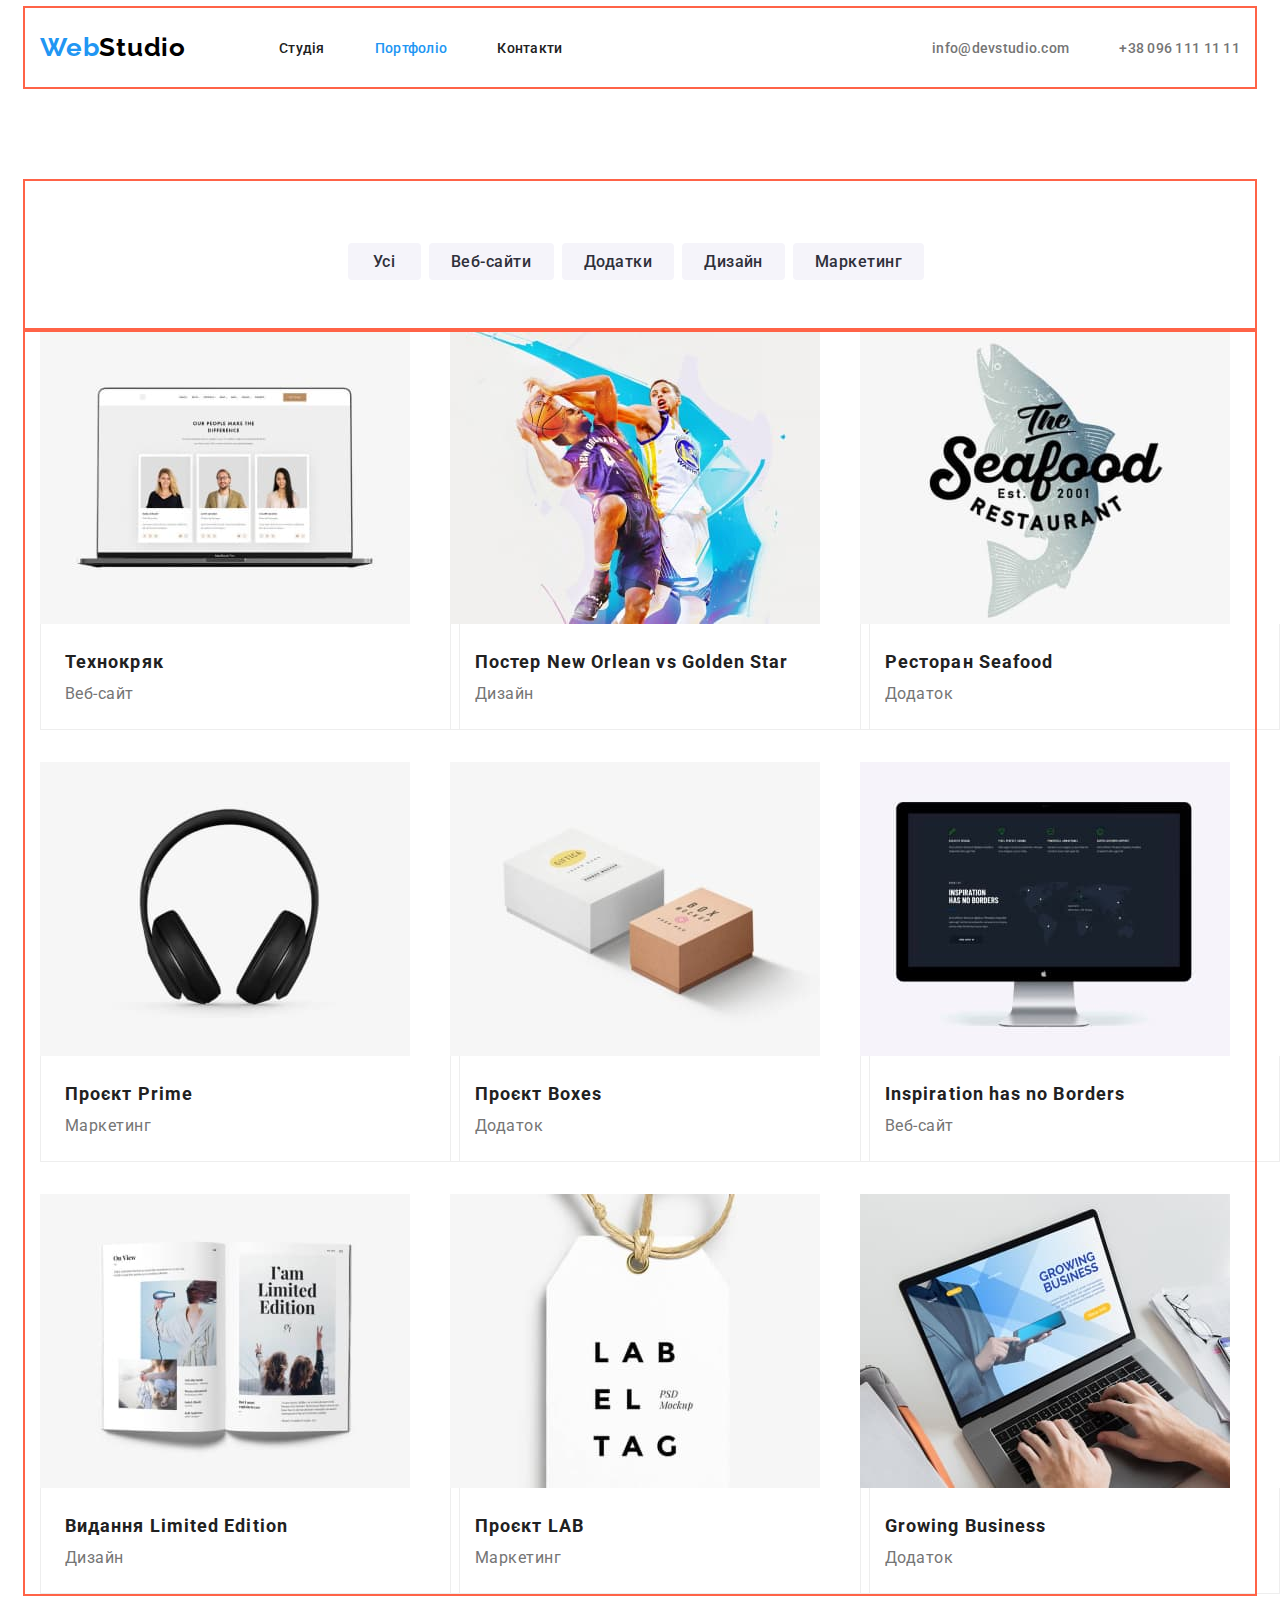
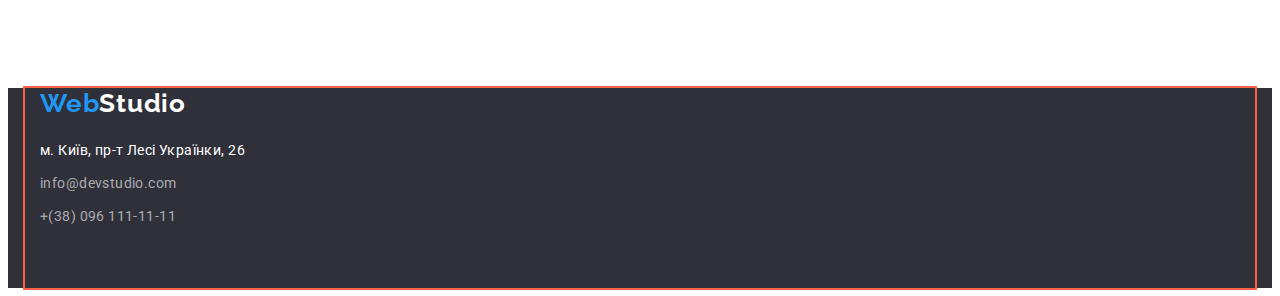
==== portfolio.html @ 5bc6b777 "Start" ====
<!DOCTYPE html>
<html lang="uk">
<head>
    <meta charset="UTF-8">
    <meta http-equiv="X-UA-Compatible" content="IE=edge">
    <meta name="viewport" content="width=device-width, initial-scale=1.0">
    <title>Домашнє завдання1 </title>
    <link href="https://fonts.googleapis.com/css2?family=Raleway:wght@700&family=Roboto:wght@400;500;700;900&display=swap" rel="stylesheet"/>
    <link rel="stylesheet" href="https://cdnjs.cloudflare.com/ajax/libs/modern-normalize/1.1.0/modern-normalize.min.css" 
    integrity="sha512-wpPYUAdjBVSE4KJnH1VR1HeZfpl1ub8YT/NKx4PuQ5NmX2tKuGu6U/JRp5y+Y8XG2tV+wKQpNHVUX03MfMFn9Q==" 
    crossorigin="anonymous" referrerpolicy="no-referrer"/>
    <link rel="stylesheet" href="css/styles.css"/>
</head>
<body>
    <header class="page-header section">
        <nav class="container site-contacts">
                <a href="" class="logo underline">Web<span class="black underline">Studio</span></a> 
                <ul class="site-nav list">
                    <li class="nav-item"><a href="./index.html" class="link underline">Студія</a></li>
                    <li class="nav-item"><a href="./portfolio.html" class="link current underline">Портфоліо</a></li>
                    <li class="nav-item"><a href="" class="link underline">Контакти</a></li>
                </ul>
                <ul class="contacts-nav list">
                    <li class="aside"><a href="" class="link underline">info@devstudio.com</a></li>
                    <li class="aside"><a href="" class="link underline">+38 096 111 11 11</a></li>
                </ul> 
        </nav>
    </header>
    <main>
        <section class="section-navigation section">
            <div class="container">
                <h1 class="hidden">Портфоліо</h1>
                <ul class="navigation list">
                    <li class="container-btn"><button type="button" class="button portfolio all">Усі</button></li>
                    <li class="container-btn"><button type="button" class="button portfolio web">Веб-сайти</button></li>
                    <li class="container-btn"><button type="button" class="button portfolio appendices">Додатки</button></li>
                    <li class="container-btn"><button type="button" class="button portfolio design">Дизайн</button></li>
                    <li class="container-btn"><button type="button" class="button portfolio marketing">Маркетинг</button></li>
                </ul> 
            </div>
                <div class="container benefits">
                    <ul class="navigation-images list">
                        <li class="container-images">
                            <a href="" class="underline"> 
                                <img src="./images/techno.jpg" alt="Технокряк" width="370" height="294">
                                <div class="container-title"> 
                                    <h2 class="navigation-title">Технокряк</h2>
                                    <p class="title">Веб-сайт</p>
                                    <!-- <p class="navigation-text">Ресурс пропонує комплексні пропозиції з різним рівнем функціоналу та сервісів. 
                                        Все це дозволить відвідувачу отримати вичерпні відомості про компанію чи приватну особу.
                                    </p> -->
                                </div>
                            </a> 
                        </li>
                        <li class="container-images">
                            <a href="" class="underline">
                                <img src="./images/neworlean.jpg" alt="Постер New Orlean vs Golden Star" width="370" height="294">
                                <div class="container-title"> 
                                    <h2 class="navigation-title">Постер New Orlean vs Golden Star</h2>
                                    <p class="title">Дизайн</p>
                                    <!-- <p class="navigation-text">Ресурс пропонує комплексні пропозиції з різним рівнем функціоналу та сервісів. 
                                        Все це дозволить відвідувачу отримати вичерпні відомості про компанію чи приватну особу.
                                    </p> -->
                                </div>
                            </a>   
                        </li>
                        <li class="container-images">
                            <a href="" class="underline">
                                <img src="./images/seafood.jpg" alt="Ресторан Seafood" width="370" height="294">
                                <div class="container-title"> 
                                    <h2 class="navigation-title">Ресторан Seafood</h2>
                                    <p class="title">Додаток</p>
                                    <!-- <p class="navigation-text">Ресурс пропонує комплексні пропозиції з різним рівнем функціоналу та сервісів. 
                                        Все це дозволить відвідувачу отримати вичерпні відомості про компанію чи приватну особу.
                                    </p> -->
                                </div>
                            </a>
                        </li>
                        <li class="container-images">
                            <a href="" class="underline">
                                <img src="./images/prime.jpg" alt="Проєкт Prime" width="370" height="294">
                                <div class="container-title"> 
                                    <h2 class="navigation-title">Проєкт Prime</h2>
                                    <p class="title">Маркетинг</p>
                                    <!-- <p class="navigation-text">Ресурс пропонує комплексні пропозиції з різним рівнем функціоналу та сервісів. 
                                        Все це дозволить відвідувачу отримати вичерпні відомості про компанію чи приватну особу.
                                    </p> -->
                                </div>
                            </a>
                        </li>
                        <li class="container-images">
                            <a href="" class="underline">
                                <img src="./images/вoxes.jpg" alt="Проєкт Boxes" width="370" height="294">
                                <div class="container-title"> 
                                    <h2 class="navigation-title">Проєкт Boxes</h2>
                                    <p class="title">Додаток</p>
                                    <!-- <p class="navigation-text">Ресурс пропонує комплексні пропозиції з різним рівнем функціоналу та сервісів. 
                                        Все це дозволить відвідувачу отримати вичерпні відомості про компанію чи приватну особу.
                                    </p> -->
                                    </div>
                                </a>
                        </li>
                        <li class="container-images">
                            <a href="" class="underline">
                                <img src="./images/inspiration.jpg" alt="Inspiration has no Borders" width="370" height="294">
                                <div class="container-title"> 
                                    <h2 class="navigation-title">Inspiration has no Borders</h2>
                                    <p class="title">Веб-сайт</p>
                                    <!-- <p class="navigation-text">Ресурс пропонує комплексні пропозиції з різним рівнем функціоналу та сервісів. 
                                        Все це дозволить відвідувачу отримати вичерпні відомості про компанію чи приватну особу.
                                    </p> -->
                                </div>
                            </a>
                        </li>
                        <li class="container-images">
                            <a href="" class="underline">
                                <img src="./images/limitededition.jpg" alt="Видання Limited Edition" width="370" height="294">
                                <div class="container-title"> 
                                    <h2 class="navigation-title">Видання Limited Edition</h2>
                                    <p class="title">Дизайн</p>
                                    <!-- <p class="navigation-text">Ресурс пропонує комплексні пропозиції з різним рівнем функціоналу та сервісів. 
                                        Все це дозволить відвідувачу отримати вичерпні відомості про компанію чи приватну особу.
                                    </p> -->
                                </div>
                            </a>
                        </li>
                        <li class="container-images">
                            <a href="" class="underline">
                                <img src="./images/lab.jpg" alt="Проєкт LAB" width="370" height="294">
                                <div class="container-title"> 
                                    <h2 class="navigation-title">Проєкт LAB</h2>
                                    <p class="title">Маркетинг</p>
                                    <!-- <p class="navigation-text">Ресурс пропонує комплексні пропозиції з різним рівнем функціоналу та сервісів. 
                                        Все це дозволить відвідувачу отримати вичерпні відомості про компанію чи приватну особу.
                                    </p> -->
                                </div>
                            </a>
                        </li>
                        <li class="container-images">
                            <a href="" class="underline">
                                <img src="./images/growing-business.jpg" alt="Growing Business" width="370" height="294">
                                <div class="container-title"> 
                                    <h2 class="navigation-title">Growing Business</h2>
                                    <p class="title">Додаток</p>
                                    <!-- <p class="navigation-text">Ресурс пропонує комплексні пропозиції з різним рівнем функціоналу та сервісів. 
                                        Все це дозволить відвідувачу отримати вичерпні відомості про компанію чи приватну особу.
                                    </p> -->
                                </div>
                            </a>
                        </li>
                    </ul>
                </div>
        </section>
    </main>
    <footer class="basement">
        <div class="container">
            <a href="" class="logo-blue underline">Web<span class="organization underline">Studio</span></a>
        
            <address>
                <ul class="basement-address list">
                    <li class="indent"><a href="https://goo.gl/maps/bryajU4262Nfg22KA" class="footer-text-color underline" target="_blank" rel="noopener noreferrer">
                        м. Київ, пр-т Лесі Українки, 26</a></li>
                    <li class="indent"><a href="mailto:info@devstudio.com" class="footer underline">info@devstudio.com</a><br></li>
                    <li class="indent"><a href="tel:+380961111111" class="footer underline">+(38) 096 111-11-11</a></li>
                </ul> 
            </address>
        </div>
    </footer>
</body>
</html>
---- css/styles.css ----
/* ======Index.html====== */

/* Основной текст #212121; */
/* Вторичный текст #757575 */
/* Белый цвет #FFFFFF;*/
/* Акцент #2196F3 */
/* Фон #2F303A; */
/* Фторичный фон #F5F4FA; */
/* Футер color: rgba(255, 255, 255, 0.6); */

/* html{
    box-sizing: border-box;
}

*,
*::before,
*::after{
    box-sizing: inherit;

} */

/* Секции */

/* Сброс стилей */
/* 
h1,
h2,
h3,
h4,
h5,
h6,
p{
margin-top: 0;
margin-bottom: 0;
} */

/* ul,ol{
margin-top: 0;
margin-bottom: 0; 
padding-left: 0;
} */

img{
    display: block;
}

.list{
    list-style: none;
    margin: 0;
    padding: 0;
}

.underline{
    text-decoration: none;
    

}

/* ALL STYTES */


.section{
    padding-bottom: 94px;
}  


.container{
    margin-left: auto;
    margin-right: auto;
    width: 1200px;
    outline: 2px solid tomato;
    padding-left: 15px;
    padding-right: 15px;
    }

/* Переменная */
:root{
    --primary-text-color: #212121;
    --title-text-color: #757575;
    --accent-color: #2196F3;
    --background-color: #2F303A; 
    --hero-text-color: #FFFFFF;
    --button-color:#F5F4FA;
    --footer-contacts-color: rgba(255, 255, 255, 0.6);
    --black-hero-color: #000000;
    --container-bordder-color:#EEEEEE;

}

body {
    
    background: var(--hero-text-color);
    color: var(--primary-text-color);

    font-family: Roboto, sans-serif;
}

/* HEADER */

.site-contacts{
    display: flex;
    align-items: center;
    padding-top: 24px;
    padding-bottom: 24px;
}

/* Logo */ 

.logo{
    color: var(--accent-color);
    font-family: Raleway, sans-serif;
    font-weight: 700;
    font-size: 26px;
    line-height: 1.2;
    letter-spacing: 0.03em;

    margin-right: 93px;
}

.black{
    color: var(--black-hero-color);
    font-family: Raleway, sans-serif;
    font-weight: 700;
    font-size: 26px;
    line-height: 1.2;
    letter-spacing: 0.03em;
    
}
    
.logo-blue{
    color: var(--accent-color);
    font-family: Raleway, sans-serif;
    font-weight: 700;
    font-size: 26px;
    line-height: 1.2;
    letter-spacing: 0.03em;

    display: block;
    margin-bottom: 20px;

}

.organization{

    color: var(--hero-text-color);
    font-family: Raleway, sans-serif;
    font-weight: 700;
    font-size: 26px;
    line-height: 1.2;
    letter-spacing: 0.03em;
    
}

/* site-nav */

.site-nav{
    display: flex;
}

.site-nav .nav-item:not(:last-child){
    margin-right: 50px;
}


.site-nav .link {
    color: var(--primary-text-color);
    font-weight: 500;
    font-size: 14px;
    line-height: 1.14;
    letter-spacing: 0.02em;
}

.site-nav .link:last-child{
    margin-right: 0;
}

.site-nav .link:hover, 
.site-nav .link:focus{
    color: var(--accent-color);
}

.site-nav .link.current{
    color: var(--accent-color);
}

/* contacts-nav */

.contacts-nav{
display: flex;
margin-left: auto;
}

.contacts-nav .aside:not(:last-child){
    margin-right: 50px;
}

.contacts-nav .link {
    color: var(--title-text-color);
    font-weight: 500;
    font-size: 14px;
    line-height: 1.14;
    letter-spacing: 0.02em;

}
.contacts-nav .link:hover,
.contacts-nav .link:focus{
    color: var(--accent-color);
}

/* Hero */

.container-hero{
    background: var(--background-color);
    /* text-align: center; */
    display: flex;
    flex-direction: column;
    align-items: center;
}

.hero-title {

    color: var(--hero-text-color);
    font-weight: 900;
    font-size: 44px;
    line-height: 1.4;
    letter-spacing: 0.06em;
    text-transform: uppercase;

    margin-top: 0;
    margin-bottom: 30px;
}

/* Button */

/* .button{
    color: var(--primary-text-color);
    background-color: var(--hero-text-color);
    cursor: pointer;
    
} */

.button.primary{
    color: var(--hero-text-color);
    background-color: var(--accent-color);
    font-weight: 700;
    font-size: 16px;
    line-height: 1.8;
    align-items: center;
    text-align: center;
    letter-spacing: 0.06em;
    border: none;

    display: inline-block;
    border-radius: 4px;
    padding: 10px 32px;
    min-width: 216px;
    align-items: center;
    
}

/* Преимущества */

.feature{ 
    display: flex;
}

.feature-desc:not(:last-child){
    margin-right: 30px;
}

.feature .section-title{
    font-weight: 700;
    font-size: 14px;
    line-height: 1.14;
    letter-spacing: 0.03em;

    margin-top: 0;
    margin-bottom: 10px;
}

.feature .title{
    font-weight: 400;
    font-size: 14px;
    line-height: 1.7;
    letter-spacing: 0.03em;
    width: 270px;

    margin-top: 0;
    margin-bottom: 0;
}

/* Чем занимаемся */

.images{
    display: flex;
    justify-content: space-between;
    
}

.img-list:not(:last-child){
    margin-right: 30px;
}

.section .doing-title{
    font-weight: 700;
    font-size: 36px;
    line-height: 1.16;
    text-align: center;
    letter-spacing: 0.03em;

    margin-top: 0;
    margin-bottom: 50px;
} 

/* Наша команда */

.images-team{
    display: flex; 
    flex-wrap: wrap;
}

.img-team{
    width: calc((100% - 90px)/ 4);
    margin-right: 30px;
}

.img-team:nth-child(4n){
    margin-right: 0px;
}

.images-subtitle{
    background-color: var(--hero-text-color);

    display: flex;
    flex-direction: column;
    width: 270px;
    padding: 30px;
}

.background-color{
    background-color: var(--button-color);
    /* padding: 94px 215px; */
}

.section .section-team{
    font-weight: 700;
    font-size: 36px;
    line-height: 1.16;
    text-align: center;
    letter-spacing: 0.03em;

    margin-top: 0;
    margin-bottom: 50px;
    padding-top: 94px;
}

.section .our-team{
    font-weight: 500;
    font-size: 16px;
    line-height: 1.18;
    text-align: center;
    letter-spacing: 0.03em;

    margin-top: 0;
    margin-bottom: 10px;
}

.section .team{
    font-weight: 400;
    font-size: 16px;
    line-height: 1.18;
    text-align: center;
    letter-spacing: 0.03em;
    color: var(--title-text-color);

    margin-top: 0;
    margin-bottom: 0;
}

/*  Подвал */

.basement-address{
    padding-bottom: 60px;
}

.basement-indant{
    padding-bottom: 60px;
}

.indent:not(:last-child){
margin-bottom: 9px;
}

.footer-text-color:hover,
.footer-text-color:focus{
    color: var(--accent-color);
}

.footer-text-color{
    font-weight: 400;
    font-size: 14px;
    line-height: 1.7;
    letter-spacing: 0.03em;
    color: var(--hero-text-color);
    font-style: normal;
}

.basement{
    background-color: var(--background-color);
}

.address{
    font-weight: 400;
    font-size: 14px;
    line-height: 1.7;
    letter-spacing: 0.03em;
    color: var(--hero-text-color);
    list-style: normal;
    font-style: normal;
}

.footer:hover, 
.footer:focus{
    color: var(--accent-color);
}


.footer{
    font-weight: 400;
    font-size: 14px;
    line-height: 1.7;
    letter-spacing: 0.03em;
    color: var(--footer-contacts-color);
    font-style: normal;
}


/* ======Portfolio.html====== */

/* Цвет кнопки #F5F4FA; */
/* Кнопка в фокусе #2196F3; */
/* Основной фон  #FFFFFF;*/
/* Вторичный текст #757575 */
/* Основной текст #212121; */
/* Футер color: rgba(255, 255, 255, 0.6); */
/* Фон карточки #EEEEEE; */

/* Button */

.button{
    color: var(--background-color);
    background-color: var(--button-color);
    font-weight: 500;
    font-size: 16px;
    line-height: 1.6;
    text-align: center;
    letter-spacing: 0.03em;
    cursor: pointer;
    border: none;
    border-radius: 10px;
    font-family: inherit;
    
}

.navigation .button.portfolio:hover,
.navigation .button.portfolio:focus
{
    color: var(--hero-text-color);
    background-color: var(--accent-color);
    
}

.portfolio.all{

    border-radius: 4px;
    padding: 6px 25px;
    min-width: 73px;
    display: inline-block;
    align-items: center;
}

.portfolio.web{

    border-radius: 4px;
    padding: 6px 22px;
    min-width: 125px;
    display: inline-block;
    align-items: center;
}

.portfolio.appendices{

    border-radius: 4px;
    padding: 6px 22px;
    min-width: 112px;
    display: inline-block;
    align-items: center;
}

.portfolio.design{

    border-radius: 4px;
    padding: 6px 22px;
    min-width: 103px;
    display: inline-block;
    align-items: center;
}

.portfolio.marketing{

    border-radius: 4px;
    padding: 6px 22px;
    min-width: 130px;
    display: inline-block;
    align-items: center;
}

/* navigation */

.navigation{
    display: flex;
    justify-content: center;
    padding-bottom: 50px;
}

.container-btn{
    margin-right: 8px;

}

.navigation-title {
    color: var(--primary-text-color);
    font-weight: 700;
    font-size: 18px;
    line-height: 2;
    letter-spacing: 0.06em;

    margin-top: 0;
    margin-bottom: 0;

}

.navigation-text{

    color: var(--button-color);
    background-color: var(--accent-color);
    font-weight: 400;
    font-size: 18px;
    letter-spacing: 0.03em;
    line-height: 1.5;


    margin-top: 0;
    margin-bottom: 0;
    }

/* Navigation-images */

.container-title{
    display: flex;
    flex-direction:column;
    width: 370px;
    padding: 20px 24px;
    border: 1px solid var(--container-bordder-color);
    border-top: 0;
}

.navigation-images{
    display: flex;
    flex-wrap: wrap;
}

.container-images{
    width: calc((100% - 60px)/ 3);
    margin-right: 30px;
    margin-bottom: 32px;
}

.container-images:nth-child(3n){
    margin-right: 0px;
}

.container-images:nth-last-child(-n + 3){
    margin-bottom: 0px;
}


/*  Title */

.title {
    color: var(--title-text-color);
    font-weight: 400;
    font-size: 16px;
    line-height: 1.8;
    letter-spacing: 0.03em;

    margin-top: 0;
    margin-bottom: 0;
}

/* Скрытый заголовок */

.hidden{

    color: var(--hero-text-color);
    font-weight: 900;
    font-size: 44px;
    line-height: 1.4;
    text-align: center;
    letter-spacing: 0.06em;
    text-transform: uppercase;

    margin-top: 0;
    margin-bottom: 0;
}

/* Секции */
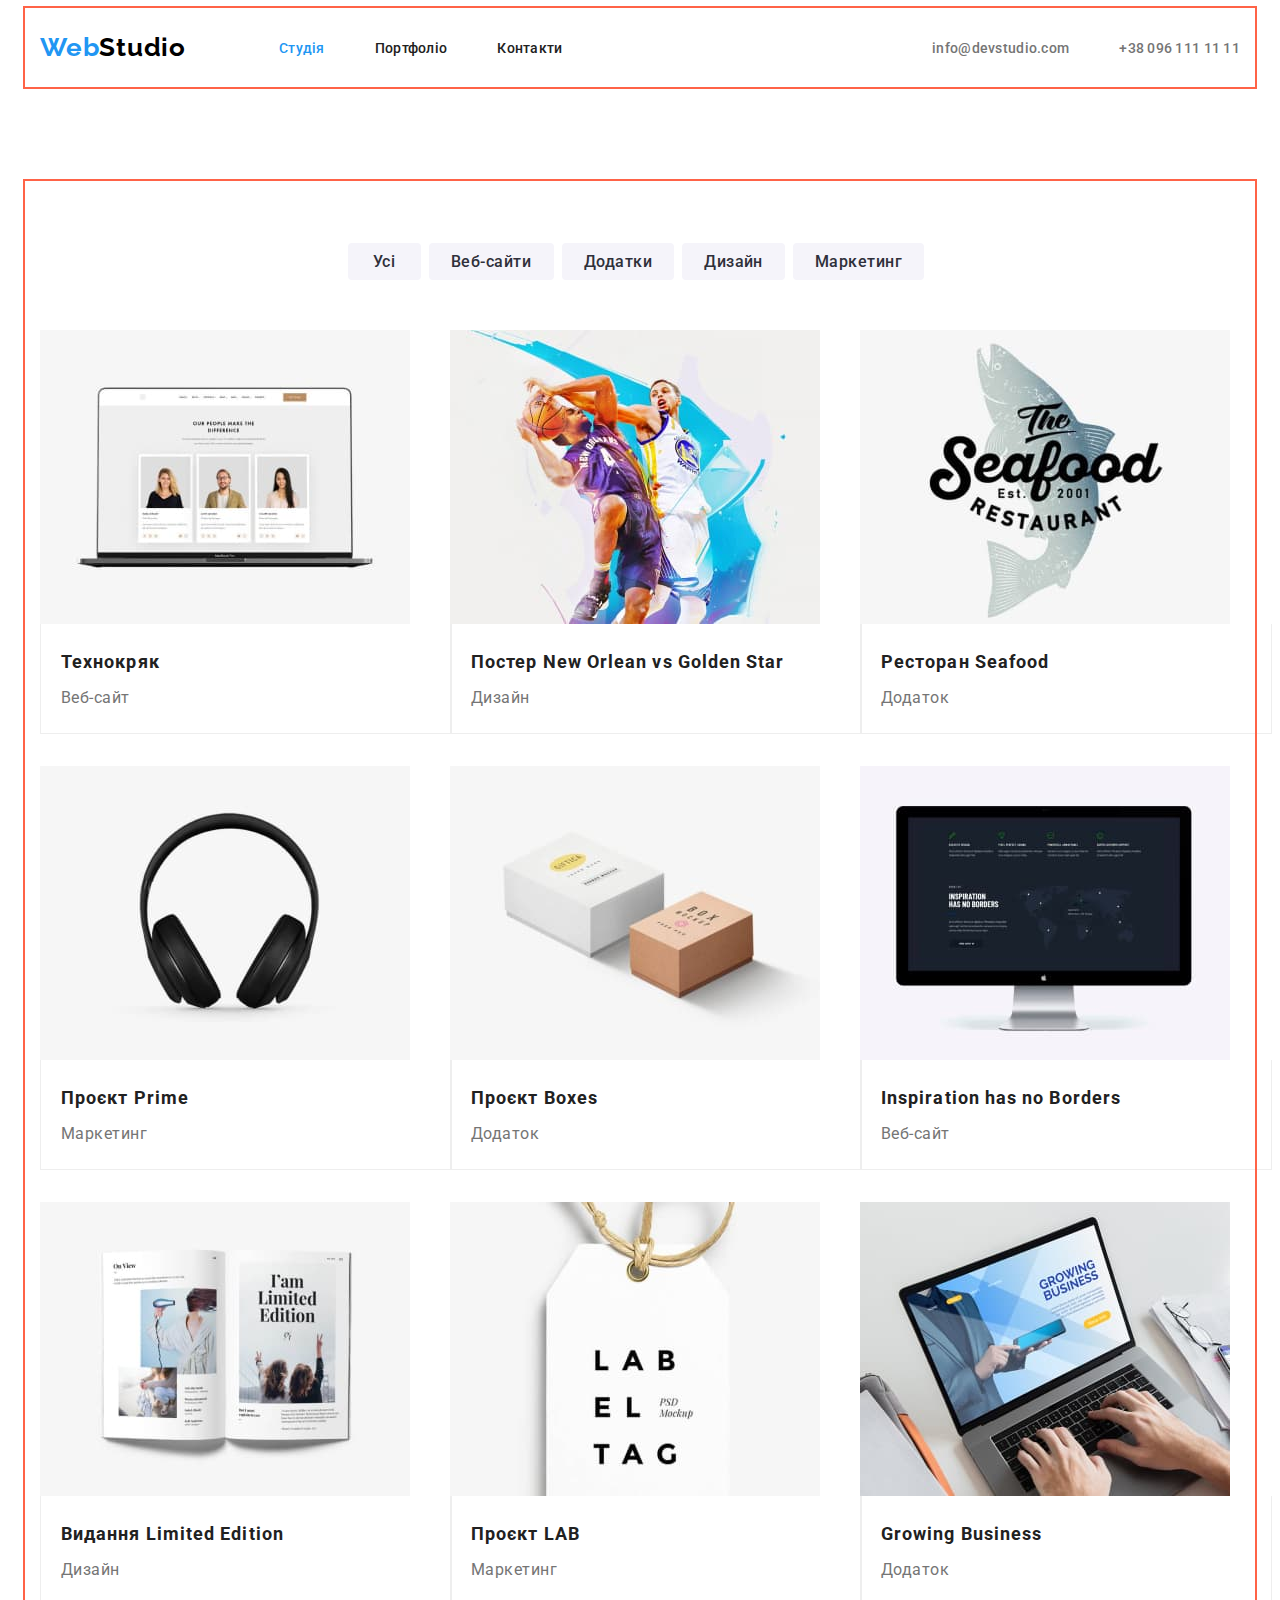
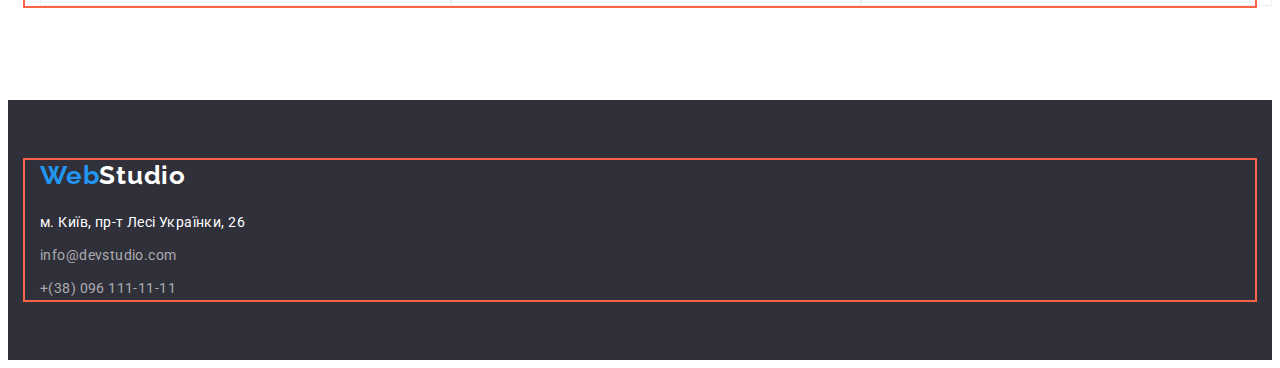
==== commit 661add19: "correct" ====
--- a/portfolio.html
+++ b/portfolio.html
@@ -11,13 +11,13 @@
     crossorigin="anonymous" referrerpolicy="no-referrer"/>
     <link rel="stylesheet" href="css/styles.css"/>
 </head>
-<body>
-    <header class="page-header section">
-        <nav class="container site-contacts">
+<div class="container">
+    <header class="page-header">
+        <nav class="site-contacts">
                 <a href="" class="logo underline">Web<span class="black underline">Studio</span></a> 
                 <ul class="site-nav list">
-                    <li class="nav-item"><a href="./index.html" class="link underline">Студія</a></li>
-                    <li class="nav-item"><a href="./portfolio.html" class="link current underline">Портфоліо</a></li>
+                    <li class="nav-item"><a href="./index.html" class="link current underline">Студія</a></li>
+                    <li class="nav-item"><a href="./portfolio.html" class="link underline">Портфоліо</a></li>
                     <li class="nav-item"><a href="" class="link underline">Контакти</a></li>
                 </ul>
                 <ul class="contacts-nav list">
@@ -26,9 +26,10 @@
                 </ul> 
         </nav>
     </header>
+</div>
     <main>
         <section class="section-navigation section">
-            <div class="container">
+            <div class="container benefits">
                 <h1 class="hidden">Портфоліо</h1>
                 <ul class="navigation list">
                     <li class="container-btn"><button type="button" class="button portfolio all">Усі</button></li>
@@ -37,8 +38,6 @@
                     <li class="container-btn"><button type="button" class="button portfolio design">Дизайн</button></li>
                     <li class="container-btn"><button type="button" class="button portfolio marketing">Маркетинг</button></li>
                 </ul> 
-            </div>
-                <div class="container benefits">
                     <ul class="navigation-images list">
                         <li class="container-images">
                             <a href="" class="underline"> 
--- a/css/styles.css
+++ b/css/styles.css
@@ -100,6 +100,10 @@
 .site-contacts{
     display: flex;
     align-items: center;
+}
+
+
+.page-header{
     padding-top: 24px;
     padding-bottom: 24px;
 }
@@ -211,10 +215,12 @@
 
 .container-hero{
     background: var(--background-color);
-    /* text-align: center; */
+    text-align: center;
     display: flex;
     flex-direction: column;
     align-items: center;
+    padding-top: 200px;
+    padding-bottom: 280px;
 }
 
 .hero-title {
@@ -225,9 +231,12 @@
     line-height: 1.4;
     letter-spacing: 0.06em;
     text-transform: uppercase;
+    width: 698px;
 
     margin-top: 0;
     margin-bottom: 30px;
+    margin-right: auto;
+    margin-left: auto;
 }
 
 /* Button */
@@ -260,6 +269,10 @@
 
 /* Преимущества */
 
+.section-feature{
+    padding-top: 94px;
+}
+
 .feature{ 
     display: flex;
 }
@@ -291,6 +304,10 @@
 
 /* Чем занимаемся */
 
+.section-doing{
+    padding-top: 0;
+}
+
 .images{
     display: flex;
     justify-content: space-between;
@@ -339,7 +356,7 @@
 
 .background-color{
     background-color: var(--button-color);
-    /* padding: 94px 215px; */
+    padding-top: 94px;
 }
 
 .section .section-team{
@@ -351,7 +368,6 @@
 
     margin-top: 0;
     margin-bottom: 50px;
-    padding-top: 94px;
 }
 
 .section .our-team{
@@ -379,14 +395,6 @@
 
 /*  Подвал */
 
-.basement-address{
-    padding-bottom: 60px;
-}
-
-.basement-indant{
-    padding-bottom: 60px;
-}
-
 .indent:not(:last-child){
 margin-bottom: 9px;
 }
@@ -407,6 +415,8 @@
 
 .basement{
     background-color: var(--background-color);
+    padding-top: 60px;
+    padding-bottom: 60px;
 }
 
 .address{
@@ -520,7 +530,7 @@
 .navigation{
     display: flex;
     justify-content: center;
-    padding-bottom: 50px;
+    margin-bottom: 50px;
 }
 
 .container-btn{
@@ -536,7 +546,8 @@
     letter-spacing: 0.06em;
 
     margin-top: 0;
-    margin-bottom: 0;
+    margin-bottom: 4px;
+    width: 322px;
 
 }
 
@@ -556,11 +567,15 @@
 
 /* Navigation-images */
 
+.section-navigation{
+
+    padding-top: 94px;
+}
 .container-title{
     display: flex;
     flex-direction:column;
     width: 370px;
-    padding: 20px 24px;
+    padding: 20px;
     border: 1px solid var(--container-bordder-color);
     border-top: 0;
 }
@@ -612,6 +627,7 @@
 
     margin-top: 0;
     margin-bottom: 0;
+    visibility: hidden;
 }
 
 /* Секции */
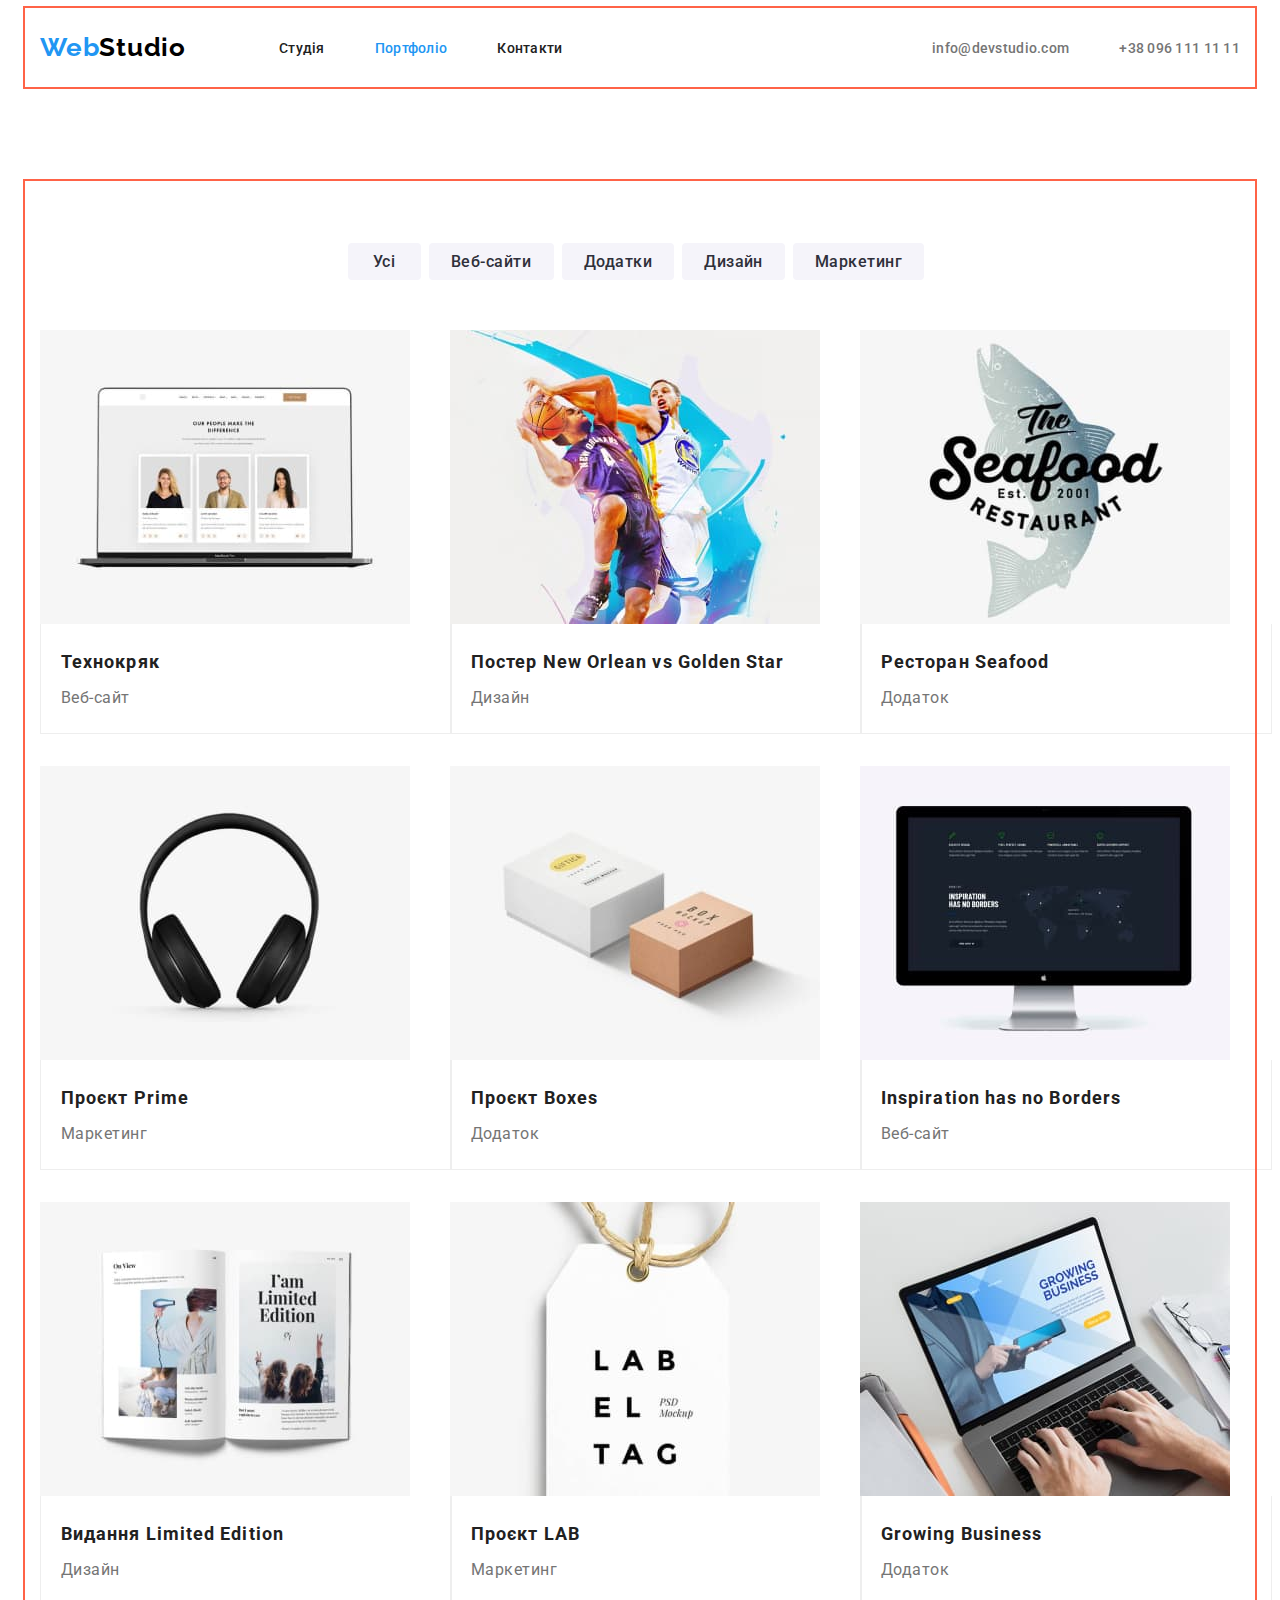
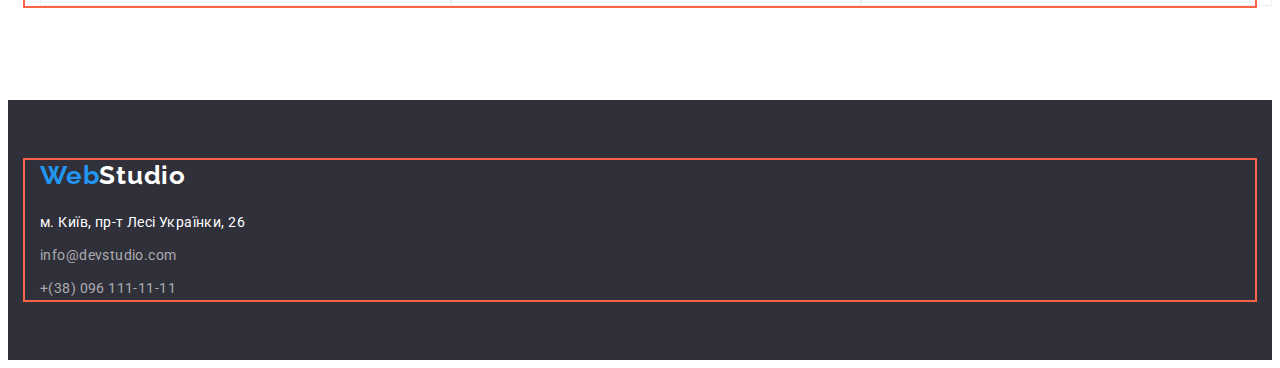
==== commit 6b467f9b: "correct1" ====
--- a/portfolio.html
+++ b/portfolio.html
@@ -16,8 +16,8 @@
         <nav class="site-contacts">
                 <a href="" class="logo underline">Web<span class="black underline">Studio</span></a> 
                 <ul class="site-nav list">
-                    <li class="nav-item"><a href="./index.html" class="link current underline">Студія</a></li>
-                    <li class="nav-item"><a href="./portfolio.html" class="link underline">Портфоліо</a></li>
+                    <li class="nav-item"><a href="./index.html" class="link underline">Студія</a></li>
+                    <li class="nav-item"><a href="./portfolio.html" class="link current underline">Портфоліо</a></li>
                     <li class="nav-item"><a href="" class="link underline">Контакти</a></li>
                 </ul>
                 <ul class="contacts-nav list">
